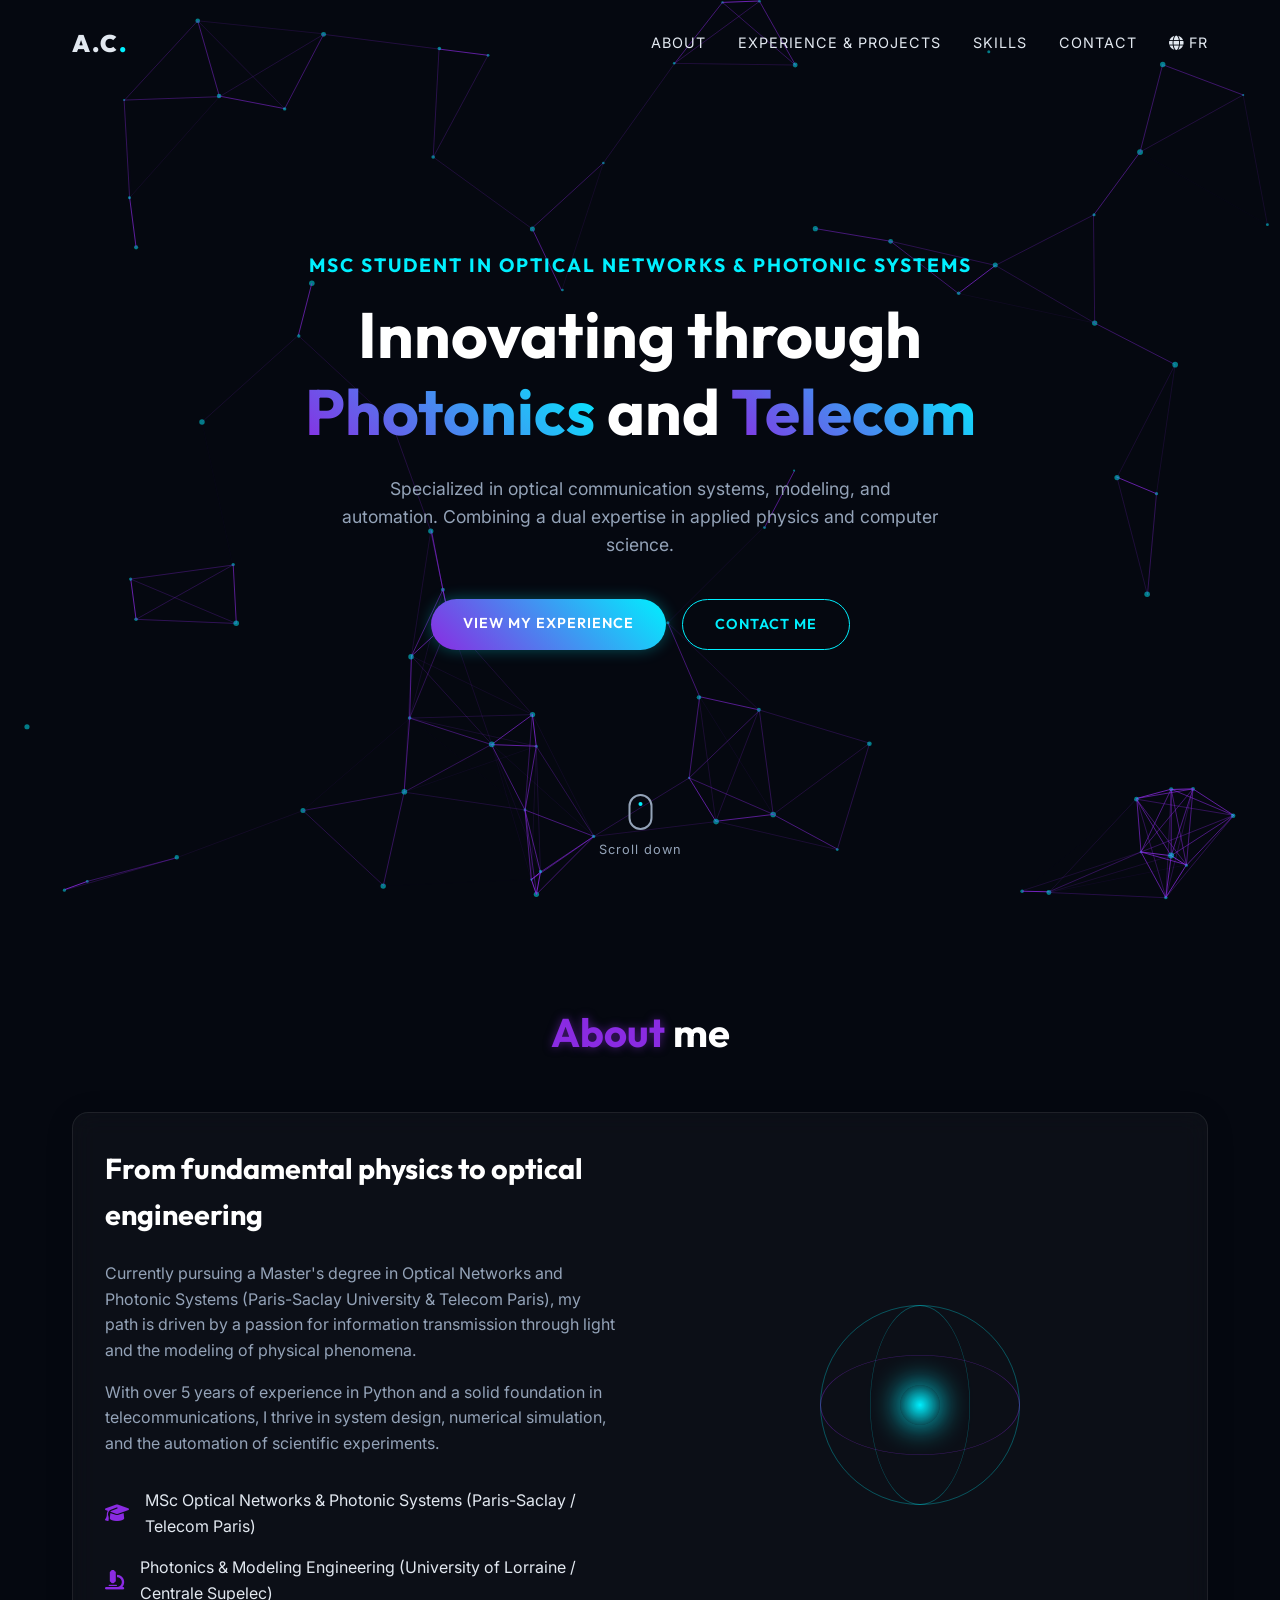
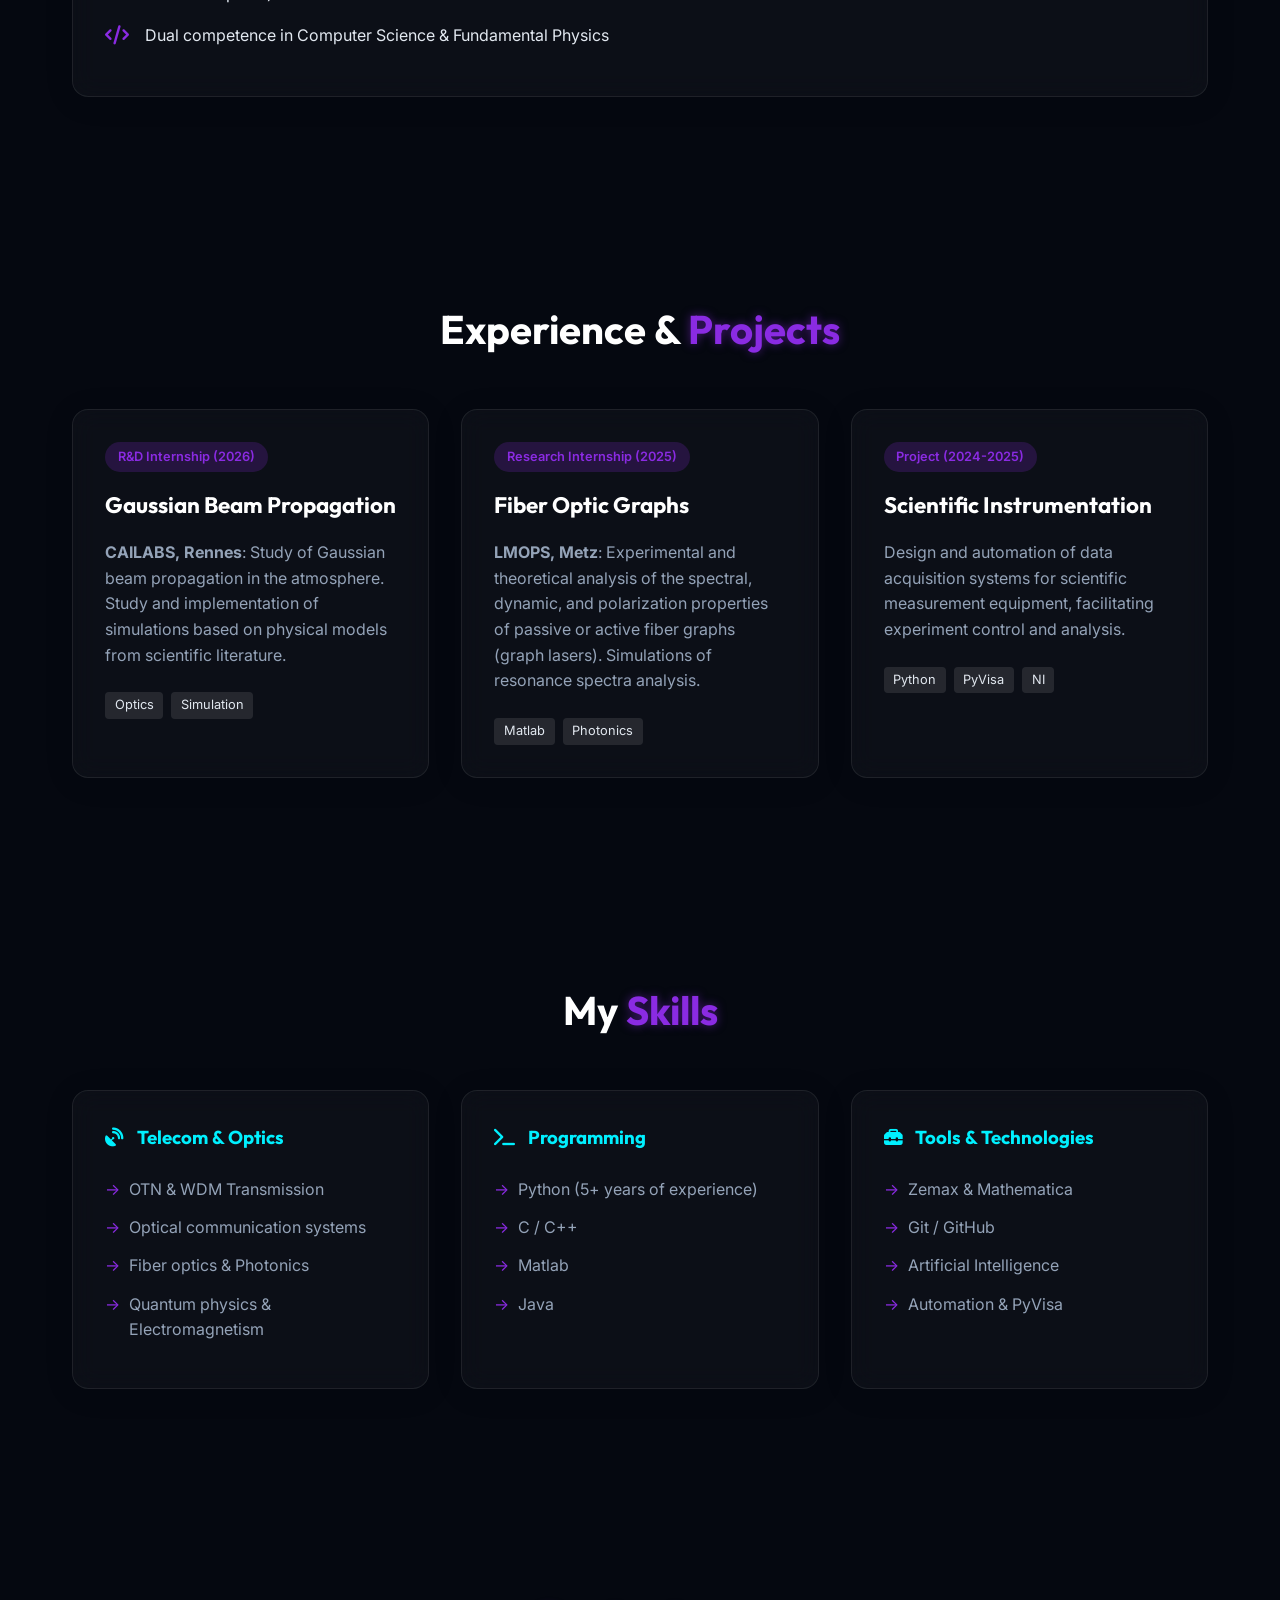
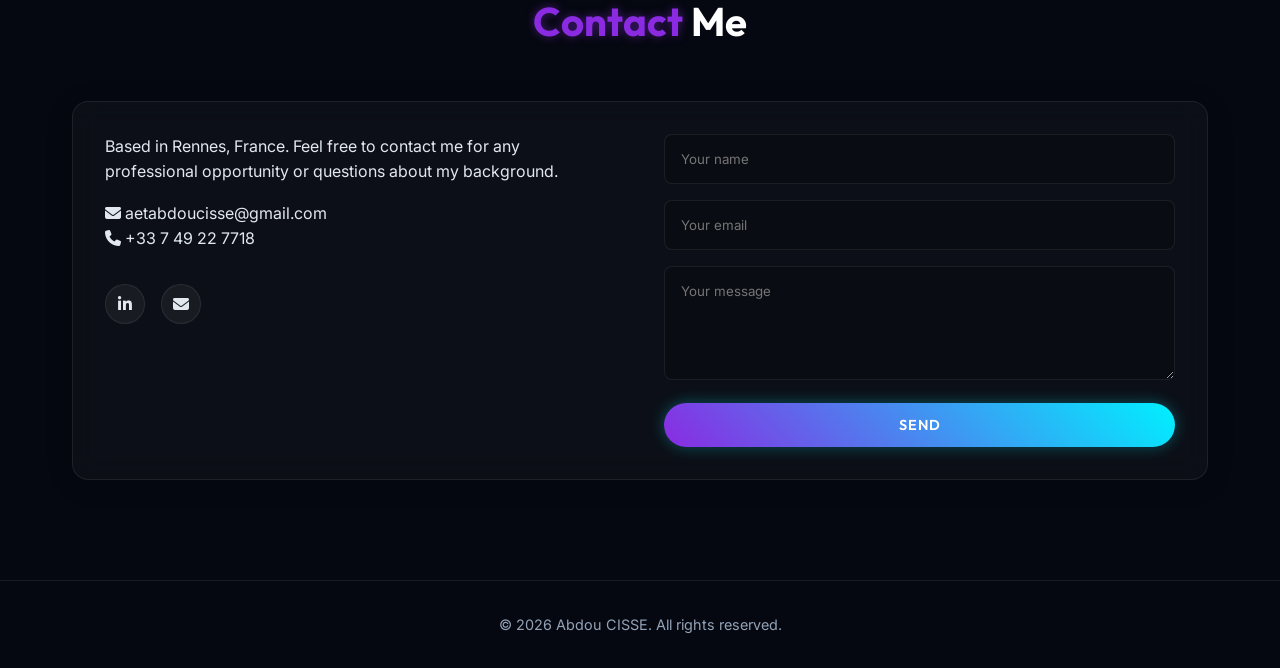
==== index.html @ 67c54cd6 "Add bilingual portfolio" ====
<!DOCTYPE html>
<html lang="en">
<head>
    <meta charset="UTF-8">
    <meta name="viewport" content="width=device-width, initial-scale=1.0">
    <title>Abdou CISSE | Photonics & Optical Networks Portfolio</title>
    <meta name="description" content="Portfolio of Abdou CISSE, MSc student in Optical Networks and Photonic Systems.">
    <!-- Google Fonts -->
    <link rel="preconnect" href="https://fonts.googleapis.com">
    <link rel="preconnect" href="https://fonts.gstatic.com" crossorigin>
    <link href="https://fonts.googleapis.com/css2?family=Inter:wght@300;400;600&family=Outfit:wght@400;700;900&display=swap" rel="stylesheet">
    <!-- Icons -->
    <link rel="stylesheet" href="https://cdnjs.cloudflare.com/ajax/libs/font-awesome/6.4.0/css/all.min.css">
    <link rel="stylesheet" href="styles.css">
</head>
<body>
    <!-- Background Canvas -->
    <canvas id="particles-bg"></canvas>

    <!-- Navigation -->
    <nav class="navbar">
        <div class="nav-content">
            <a href="#home" class="logo">A.C<span>.</span></a>
            <ul class="nav-links">
                <li><a href="#about">About</a></li>
                <li><a href="#research">Experience & Projects</a></li>
                <li><a href="#skills">Skills</a></li>
                <li><a href="#contact">Contact</a></li>
                <li><a href="fr.html" class="lang-switch"><i class="fa-solid fa-globe"></i> FR</a></li>
            </ul>
        </div>
    </nav>

    <!-- Hero Section -->
    <header id="home" class="hero">
        <div class="hero-content">
            <h2 class="subtitle">MSc Student in Optical Networks & Photonic Systems</h2>
            <h1 class="title">Innovating through <span>Photonics</span> and <span>Telecom</span></h1>
            <p class="description">Specialized in optical communication systems, modeling, and automation. Combining a dual expertise in applied physics and computer science.</p>
            <div class="cta-group">
                <a href="#research" class="btn btn-primary">View my experience</a>
                <a href="#contact" class="btn btn-secondary">Contact me</a>
            </div>
        </div>
        <div class="scroll-indicator">
            <div class="mouse"></div>
            <p>Scroll down</p>
        </div>
    </header>

    <!-- About Section -->
    <section id="about" class="section">
        <div class="container">
            <h2 class="section-title"><span>About</span> me</h2>
            <div class="about-grid glass-panel">
                <div class="about-text">
                    <h3>From fundamental physics to optical engineering</h3>
                    <p>Currently pursuing a Master's degree in Optical Networks and Photonic Systems (Paris-Saclay University & Telecom Paris), my path is driven by a passion for information transmission through light and the modeling of physical phenomena.</p>
                    <p>With over 5 years of experience in Python and a solid foundation in telecommunications, I thrive in system design, numerical simulation, and the automation of scientific experiments.</p>
                    <ul class="highlights">
                        <li><i class="fa-solid fa-graduation-cap"></i> MSc Optical Networks & Photonic Systems (Paris-Saclay / Telecom Paris)</li>
                        <li><i class="fa-solid fa-microscope"></i> Photonics & Modeling Engineering (University of Lorraine / Centrale Supelec)</li>
                        <li><i class="fa-solid fa-code"></i> Dual competence in Computer Science & Fundamental Physics</li>
                    </ul>
                </div>
                <div class="about-visual">
                    <div class="abstract-shape">
                        <div class="orbital-ring"></div>
                        <div class="orbital-ring"></div>
                        <div class="orbital-ring"></div>
                        <div class="core"></div>
                    </div>
                </div>
            </div>
        </div>
    </section>

    <!-- Research & Projects Section -->
    <section id="research" class="section">
        <div class="container">
            <h2 class="section-title">Experience & <span>Projects</span></h2>
            <div class="projects-grid">
                <!-- Project 1 -->
                <div class="project-card glass-panel">
                    <div class="project-content">
                        <span class="project-tag">R&D Internship (2026)</span>
                        <h3>Gaussian Beam Propagation</h3>
                        <p><strong>CAILABS, Rennes</strong>: Study of Gaussian beam propagation in the atmosphere. Study and implementation of simulations based on physical models from scientific literature.</p>
                        <div class="tech-stack">
                            <span>Optics</span>
                            <span>Simulation</span>
                        </div>
                    </div>
                </div>
                <!-- Project 2 -->
                <div class="project-card glass-panel">
                    <div class="project-content">
                        <span class="project-tag">Research Internship (2025)</span>
                        <h3>Fiber Optic Graphs</h3>
                        <p><strong>LMOPS, Metz</strong>: Experimental and theoretical analysis of the spectral, dynamic, and polarization properties of passive or active fiber graphs (graph lasers). Simulations of resonance spectra analysis.</p>
                        <div class="tech-stack">
                            <span>Matlab</span>
                            <span>Photonics</span>
                        </div>
                    </div>
                </div>
                <!-- Project 3 -->
                <div class="project-card glass-panel">
                    <div class="project-content">
                        <span class="project-tag">Project (2024-2025)</span>
                        <h3>Scientific Instrumentation</h3>
                        <p>Design and automation of data acquisition systems for scientific measurement equipment, facilitating experiment control and analysis.</p>
                        <div class="tech-stack">
                            <span>Python</span>
                            <span>PyVisa</span>
                            <span>NI</span>
                        </div>
                    </div>
                </div>
            </div>
        </div>
    </section>

    <!-- Skills Section -->
    <section id="skills" class="section">
        <div class="container">
            <h2 class="section-title">My <span>Skills</span></h2>
            <div class="skills-grid">
                <div class="skill-category glass-panel">
                    <h3><i class="fa-solid fa-satellite-dish"></i> Telecom & Optics</h3>
                    <ul>
                        <li>OTN & WDM Transmission</li>
                        <li>Optical communication systems</li>
                        <li>Fiber optics & Photonics</li>
                        <li>Quantum physics & Electromagnetism</li>
                    </ul>
                </div>
                <div class="skill-category glass-panel">
                    <h3><i class="fa-solid fa-terminal"></i> Programming</h3>
                    <ul>
                        <li>Python (5+ years of experience)</li>
                        <li>C / C++</li>
                        <li>Matlab</li>
                        <li>Java</li>
                    </ul>
                </div>
                <div class="skill-category glass-panel">
                    <h3><i class="fa-solid fa-toolbox"></i> Tools & Technologies</h3>
                    <ul>
                        <li>Zemax & Mathematica</li>
                        <li>Git / GitHub</li>
                        <li>Artificial Intelligence</li>
                        <li>Automation & PyVisa</li>
                    </ul>
                </div>
            </div>
        </div>
    </section>

    <!-- Contact Section -->
    <section id="contact" class="section">
        <div class="container">
            <h2 class="section-title"><span>Contact</span> Me</h2>
            <div class="contact-wrapper glass-panel">
                <div class="contact-info">
                    <p>Based in Rennes, France. Feel free to contact me for any professional opportunity or questions about my background.</p>
                    <p style="margin-top: 1rem;"><i class="fa-solid fa-envelope"></i> aetabdoucisse@gmail.com</p>
                    <p><i class="fa-solid fa-phone"></i> +33 7 49 22 7718</p>
                    <div class="social-links">
                        <a href="https://linkedin.com/in/abdou-cissé-076704246/" aria-label="LinkedIn" target="_blank"><i class="fa-brands fa-linkedin-in"></i></a>
                        <a href="mailto:aetabdoucisse@gmail.com" aria-label="Email"><i class="fa-solid fa-envelope"></i></a>
                    </div>
                </div>
                <form class="contact-form">
                    <div class="form-group">
                        <input type="text" placeholder="Your name" required>
                    </div>
                    <div class="form-group">
                        <input type="email" placeholder="Your email" required>
                    </div>
                    <div class="form-group">
                        <textarea rows="5" placeholder="Your message" required></textarea>
                    </div>
                    <button type="submit" class="btn btn-primary">Send</button>
                </form>
            </div>
        </div>
    </section>

    <footer>
        <p>&copy; 2026 Abdou CISSE. All rights reserved.</p>
    </footer>

    <script src="script.js"></script>
</body>
</html>
---- styles.css ----
:root {
    /* Color Palette */
    --bg-color: #050810;
    --text-primary: #e2e8f0;
    --text-secondary: #94a3b8;
    --accent-blue: #00f0ff;
    --accent-purple: #8a2be2;
    --glass-bg: rgba(255, 255, 255, 0.03);
    --glass-border: rgba(255, 255, 255, 0.08);
    
    /* Typography */
    --font-sans: 'Inter', sans-serif;
    --font-heading: 'Outfit', sans-serif;
}

* {
    margin: 0;
    padding: 0;
    box-sizing: border-box;
}

html {
    scroll-behavior: smooth;
}

body {
    background-color: var(--bg-color);
    color: var(--text-primary);
    font-family: var(--font-sans);
    line-height: 1.6;
    overflow-x: hidden;
}

/* Typography */
h1, h2, h3, h4 {
    font-family: var(--font-heading);
    color: #fff;
}

a {
    text-decoration: none;
    color: inherit;
}

ul {
    list-style: none;
}

span {
    color: var(--accent-blue);
}

/* Layout Classes */
.container {
    max-width: 1200px;
    margin: 0 auto;
    padding: 0 2rem;
}

.section {
    padding: 100px 0;
    position: relative;
    z-index: 10;
}

.section-title {
    font-size: 2.5rem;
    margin-bottom: 3rem;
    text-align: center;
}

.section-title span {
    color: var(--accent-purple);
    text-shadow: 0 0 10px rgba(138, 43, 226, 0.5);
}

/* Glassmorphism Panel */
.glass-panel {
    background: var(--glass-bg);
    backdrop-filter: blur(12px);
    -webkit-backdrop-filter: blur(12px);
    border: 1px solid var(--glass-border);
    border-radius: 16px;
    padding: 2rem;
    box-shadow: 0 4px 30px rgba(0, 0, 0, 0.1);
}

/* Buttons */
.btn {
    display: inline-block;
    padding: 0.8rem 2rem;
    border-radius: 30px;
    font-weight: 600;
    font-family: var(--font-heading);
    transition: all 0.3s ease;
    cursor: pointer;
    text-transform: uppercase;
    letter-spacing: 1px;
    font-size: 0.9rem;
}

.btn-primary {
    background: linear-gradient(45deg, var(--accent-purple), var(--accent-blue));
    color: white;
    border: none;
    box-shadow: 0 0 15px rgba(0, 240, 255, 0.3);
}

.btn-primary:hover {
    box-shadow: 0 0 25px rgba(0, 240, 255, 0.6);
    transform: translateY(-2px);
}

.btn-secondary {
    background: transparent;
    border: 1px solid var(--accent-blue);
    color: var(--accent-blue);
}

.btn-secondary:hover {
    background: rgba(0, 240, 255, 0.1);
    transform: translateY(-2px);
}

/* Navigation */
.navbar {
    position: fixed;
    top: 0;
    width: 100%;
    padding: 1.5rem 0;
    z-index: 100;
    transition: background 0.3s ease;
}

.navbar.scrolled {
    background: rgba(5, 8, 16, 0.9);
    backdrop-filter: blur(10px);
    border-bottom: 1px solid var(--glass-border);
    padding: 1rem 0;
}

.nav-content {
    max-width: 1200px;
    margin: 0 auto;
    padding: 0 2rem;
    display: flex;
    justify-content: space-between;
    align-items: center;
}

.logo {
    font-family: var(--font-heading);
    font-size: 1.5rem;
    font-weight: 900;
    letter-spacing: 2px;
}

.nav-links {
    display: flex;
    gap: 2rem;
}

.nav-links a {
    font-size: 0.9rem;
    text-transform: uppercase;
    letter-spacing: 1px;
    transition: color 0.3s ease;
}

.nav-links a:hover {
    color: var(--accent-blue);
}

/* Hero Section */
.hero {
    height: 100vh;
    display: flex;
    align-items: center;
    justify-content: center;
    position: relative;
    padding: 0 2rem;
}

#particles-bg {
    position: fixed;
    top: 0;
    left: 0;
    width: 100%;
    height: 100%;
    z-index: 0;
    pointer-events: auto; /* Allow interaction */
}

.hero-content {
    position: relative;
    z-index: 10;
    max-width: 800px;
    text-align: center;
}

.hero .subtitle {
    font-size: 1.2rem;
    color: var(--accent-blue);
    margin-bottom: 1rem;
    letter-spacing: 2px;
    text-transform: uppercase;
}

.hero .title {
    font-size: 4rem;
    line-height: 1.2;
    margin-bottom: 1.5rem;
}

.hero .title span {
    background: linear-gradient(45deg, var(--accent-purple), var(--accent-blue));
    -webkit-background-clip: text;
    -webkit-text-fill-color: transparent;
    text-shadow: none;
}

.hero .description {
    font-size: 1.1rem;
    color: var(--text-secondary);
    margin-bottom: 2.5rem;
    max-width: 600px;
    margin-left: auto;
    margin-right: auto;
}

.cta-group {
    display: flex;
    gap: 1rem;
    justify-content: center;
}

/* Scroll Indicator */
.scroll-indicator {
    position: absolute;
    bottom: 40px;
    left: 50%;
    transform: translateX(-50%);
    text-align: center;
    z-index: 10;
    animation: bounce 2s infinite;
}

.scroll-indicator p {
    font-size: 0.8rem;
    color: var(--text-secondary);
    margin-top: 10px;
    letter-spacing: 1px;
}

.mouse {
    width: 24px;
    height: 36px;
    border: 2px solid var(--text-secondary);
    border-radius: 12px;
    margin: 0 auto;
    position: relative;
}

.mouse::before {
    content: '';
    position: absolute;
    top: 6px;
    left: 50%;
    transform: translateX(-50%);
    width: 4px;
    height: 4px;
    background: var(--accent-blue);
    border-radius: 50%;
    animation: scroll 2s infinite;
}

/* About Section */
.about-grid {
    display: grid;
    grid-template-columns: 1fr 1fr;
    gap: 3rem;
    align-items: center;
}

.about-text h3 {
    font-size: 1.8rem;
    margin-bottom: 1.5rem;
}

.about-text p {
    margin-bottom: 1rem;
    color: var(--text-secondary);
}

.highlights {
    margin-top: 2rem;
}

.highlights li {
    margin-bottom: 1rem;
    display: flex;
    align-items: center;
    gap: 1rem;
}

.highlights i {
    color: var(--accent-purple);
    font-size: 1.2rem;
}

/* Orbital Animation */
.about-visual {
    display: flex;
    justify-content: center;
    align-items: center;
    height: 300px;
}

.abstract-shape {
    position: relative;
    width: 200px;
    height: 200px;
}

.core {
    position: absolute;
    top: 50%;
    left: 50%;
    transform: translate(-50%, -50%);
    width: 40px;
    height: 40px;
    background: radial-gradient(circle, var(--accent-blue), transparent);
    border-radius: 50%;
    box-shadow: 0 0 30px var(--accent-blue);
}

.orbital-ring {
    position: absolute;
    top: 0;
    left: 0;
    width: 100%;
    height: 100%;
    border: 1px solid rgba(0, 240, 255, 0.3);
    border-radius: 50%;
}

.orbital-ring:nth-child(1) {
    animation: spin 10s linear infinite;
}

.orbital-ring:nth-child(2) {
    transform: rotateX(60deg);
    animation: spin-x 15s linear infinite;
    border-color: rgba(138, 43, 226, 0.4);
}

.orbital-ring:nth-child(3) {
    transform: rotateY(60deg);
    animation: spin-y 20s linear infinite;
}

@keyframes spin { 100% { transform: rotate(360deg); } }
@keyframes spin-x { 100% { transform: rotateX(60deg) rotate(360deg); } }
@keyframes spin-y { 100% { transform: rotateY(60deg) rotate(360deg); } }

/* Projects Section */
.projects-grid {
    display: grid;
    grid-template-columns: repeat(auto-fit, minmax(300px, 1fr));
    gap: 2rem;
}

.project-card {
    transition: transform 0.3s ease, border-color 0.3s ease;
    display: flex;
    flex-direction: column;
}

.project-card:hover {
    transform: translateY(-10px);
    border-color: var(--accent-purple);
}

.project-tag {
    display: inline-block;
    padding: 0.3rem 0.8rem;
    background: rgba(138, 43, 226, 0.2);
    color: var(--accent-purple);
    border-radius: 20px;
    font-size: 0.8rem;
    margin-bottom: 1rem;
    font-weight: 600;
}

.project-content h3 {
    font-size: 1.4rem;
    margin-bottom: 1rem;
}

.project-content p {
    color: var(--text-secondary);
    margin-bottom: 1.5rem;
    flex-grow: 1;
}

.tech-stack {
    display: flex;
    flex-wrap: wrap;
    gap: 0.5rem;
}

.tech-stack span {
    font-size: 0.8rem;
    color: var(--text-primary);
    background: rgba(255, 255, 255, 0.1);
    padding: 0.2rem 0.6rem;
    border-radius: 4px;
}

/* Skills Section */
.skills-grid {
    display: grid;
    grid-template-columns: repeat(auto-fit, minmax(250px, 1fr));
    gap: 2rem;
}

.skill-category h3 {
    display: flex;
    align-items: center;
    gap: 0.8rem;
    margin-bottom: 1.5rem;
    color: var(--accent-blue);
}

.skill-category ul li {
    margin-bottom: 0.8rem;
    color: var(--text-secondary);
    position: relative;
    padding-left: 1.5rem;
}

.skill-category ul li::before {
    content: '→';
    position: absolute;
    left: 0;
    color: var(--accent-purple);
}

/* Contact Section */
.contact-wrapper {
    display: grid;
    grid-template-columns: 1fr 1fr;
    gap: 3rem;
}

.social-links {
    display: flex;
    gap: 1rem;
    margin-top: 2rem;
}

.social-links a {
    width: 40px;
    height: 40px;
    display: flex;
    align-items: center;
    justify-content: center;
    border-radius: 50%;
    background: rgba(255, 255, 255, 0.05);
    border: 1px solid var(--glass-border);
    transition: all 0.3s ease;
}

.social-links a:hover {
    background: var(--accent-blue);
    color: #000;
    transform: translateY(-3px);
}

.contact-form {
    display: flex;
    flex-direction: column;
    gap: 1rem;
}

.form-group input,
.form-group textarea {
    width: 100%;
    padding: 1rem;
    background: rgba(0, 0, 0, 0.2);
    border: 1px solid var(--glass-border);
    border-radius: 8px;
    color: white;
    font-family: var(--font-sans);
    transition: border-color 0.3s ease;
}

.form-group input:focus,
.form-group textarea:focus {
    outline: none;
    border-color: var(--accent-blue);
}

/* Footer */
footer {
    text-align: center;
    padding: 2rem;
    border-top: 1px solid var(--glass-border);
    color: var(--text-secondary);
    font-size: 0.9rem;
}

/* Animations */
@keyframes bounce {
    0%, 20%, 50%, 80%, 100% { transform: translateY(0) translateX(-50%); }
    40% { transform: translateY(-10px) translateX(-50%); }
    60% { transform: translateY(-5px) translateX(-50%); }
}

@keyframes scroll {
    0% { top: 6px; opacity: 1; }
    100% { top: 20px; opacity: 0; }
}

/* Responsive */
@media (max-width: 768px) {
    .about-grid, .contact-wrapper {
        grid-template-columns: 1fr;
    }
    
    .hero .title {
        font-size: 2.5rem;
    }
    
    .nav-links {
        display: none; /* simple mobile approach */
    }
}
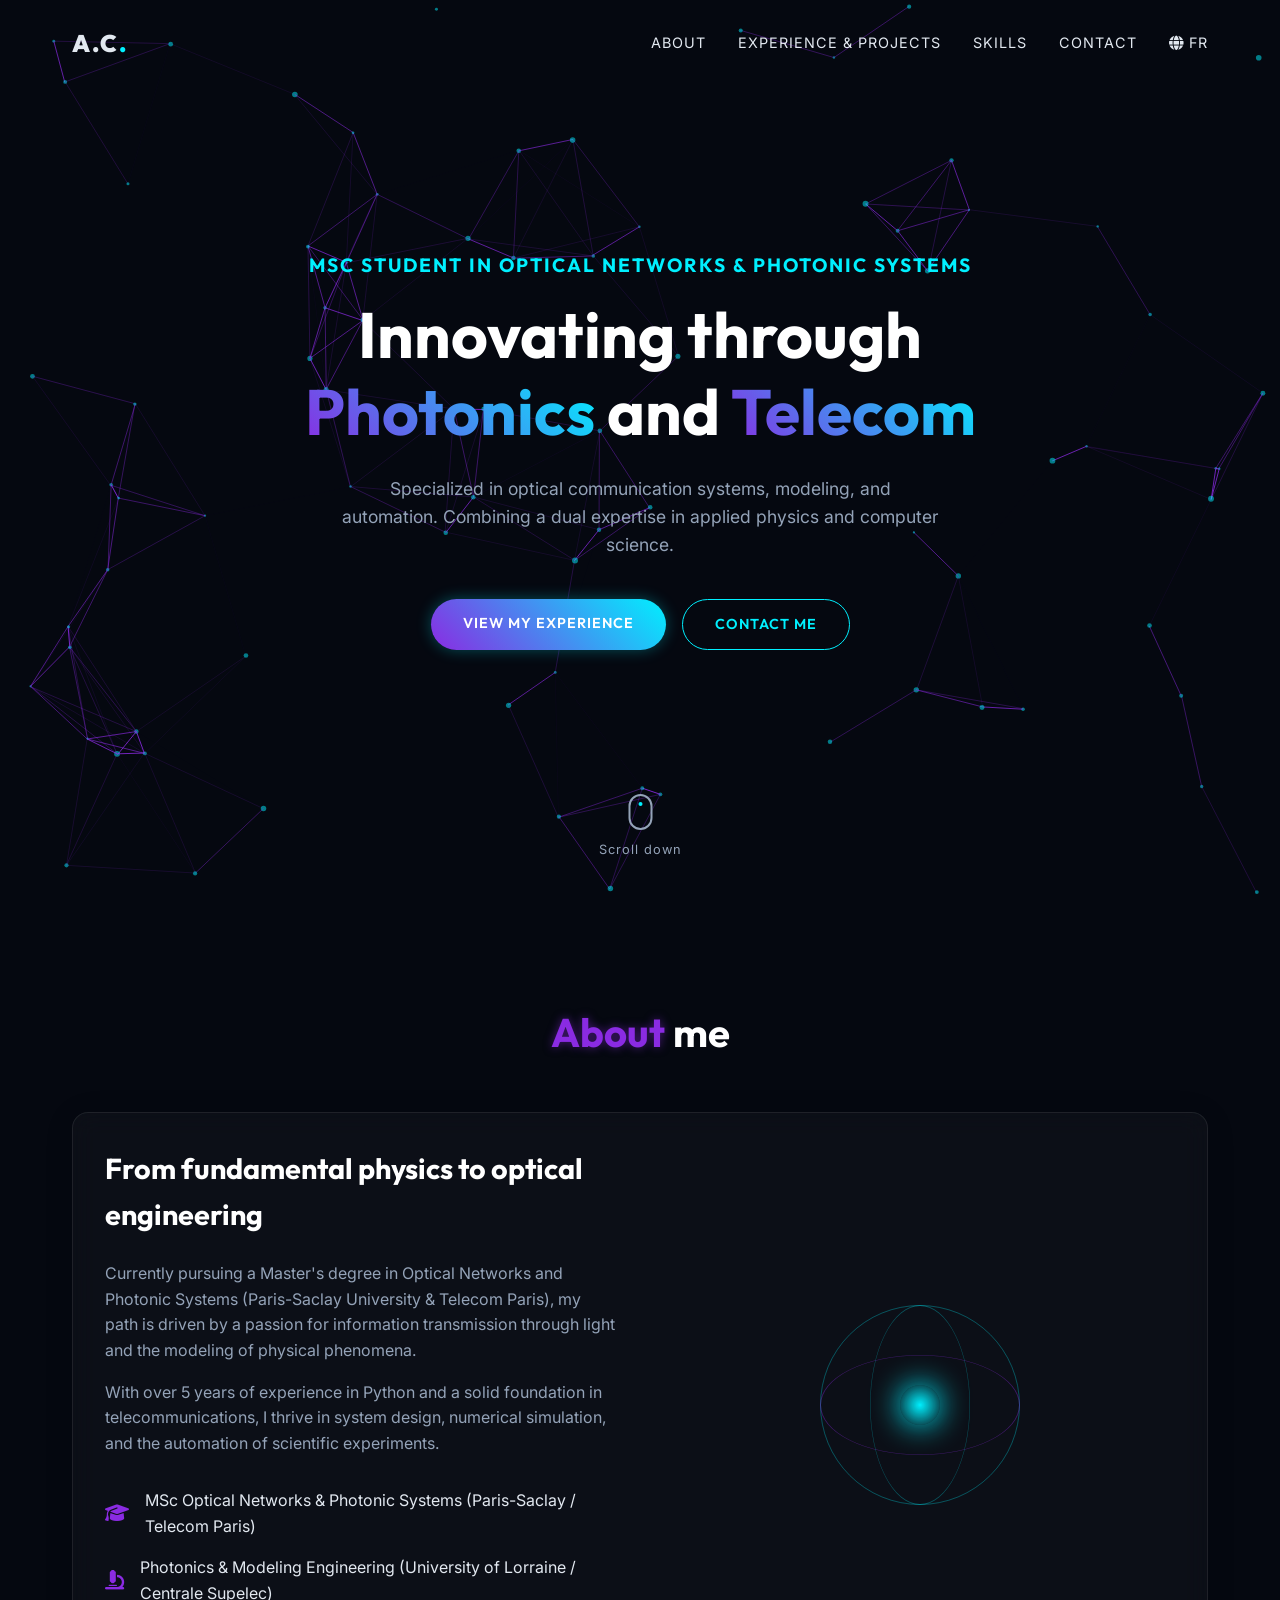
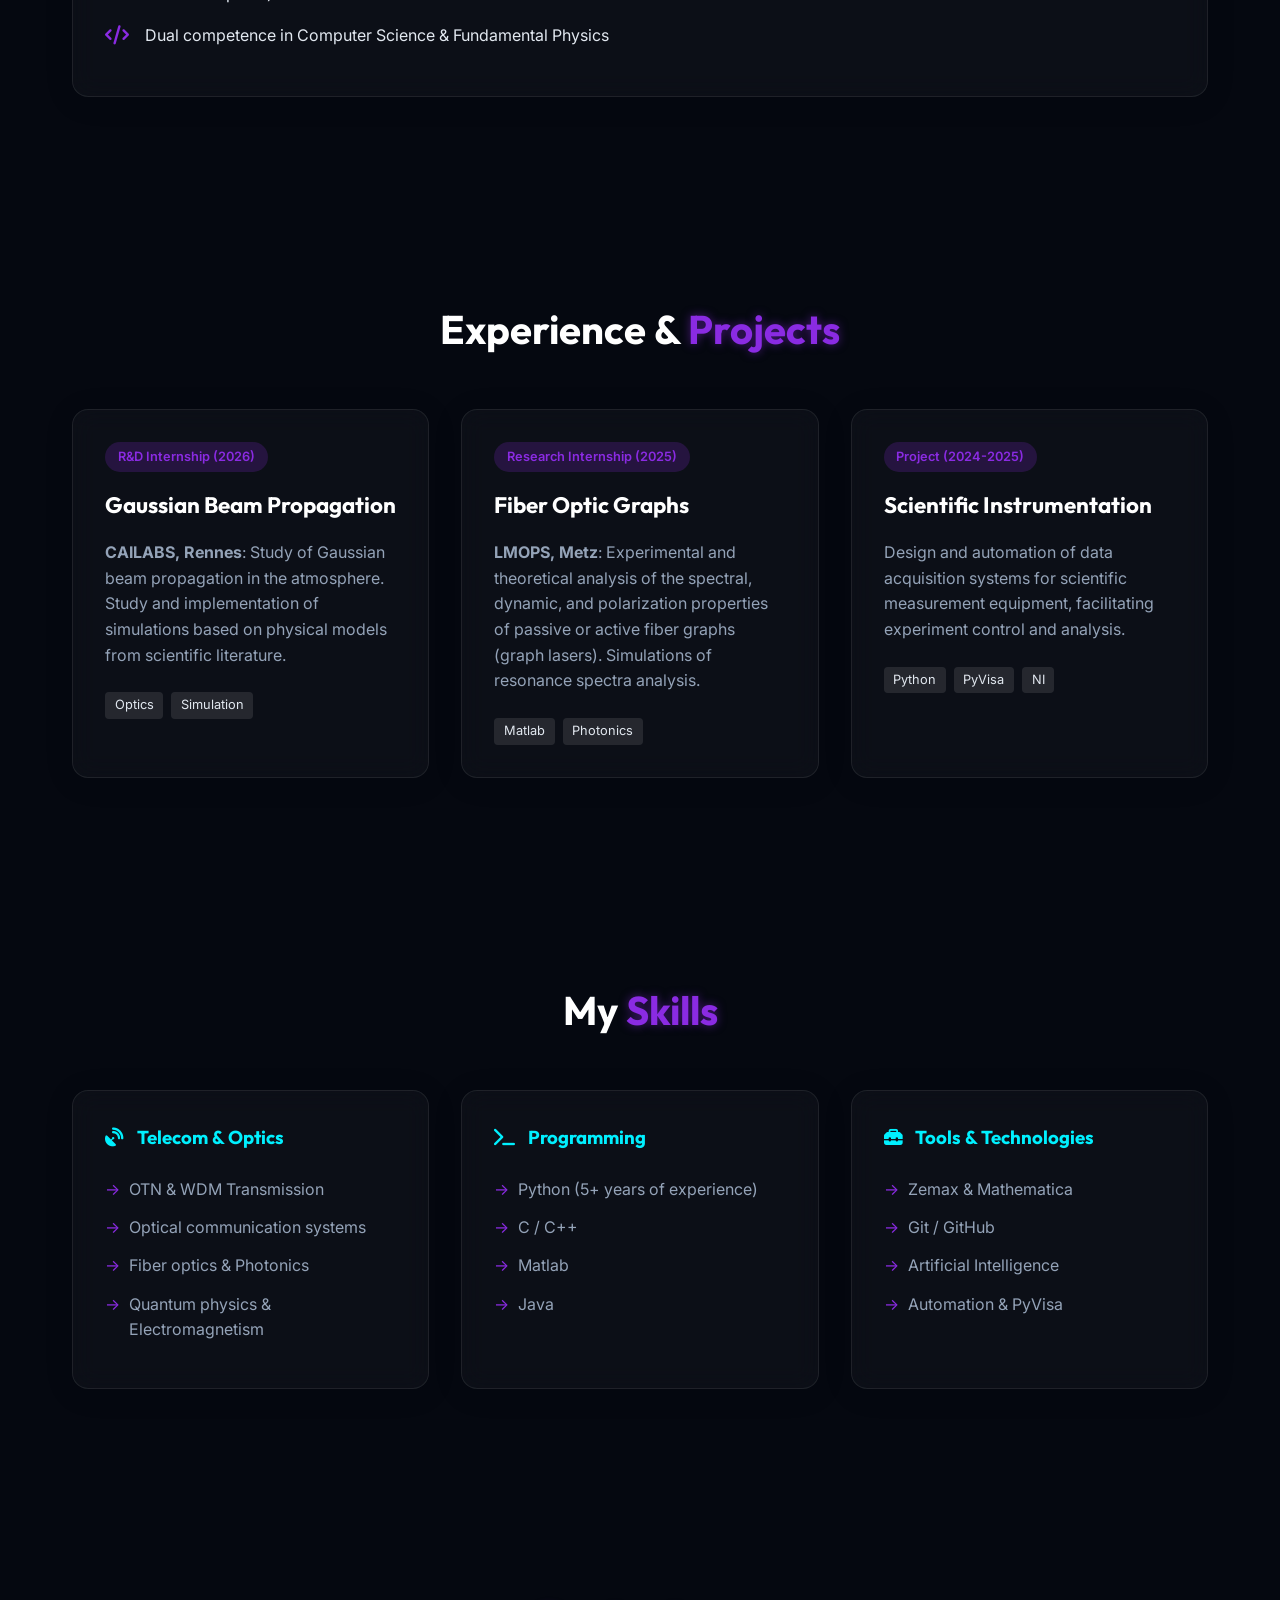
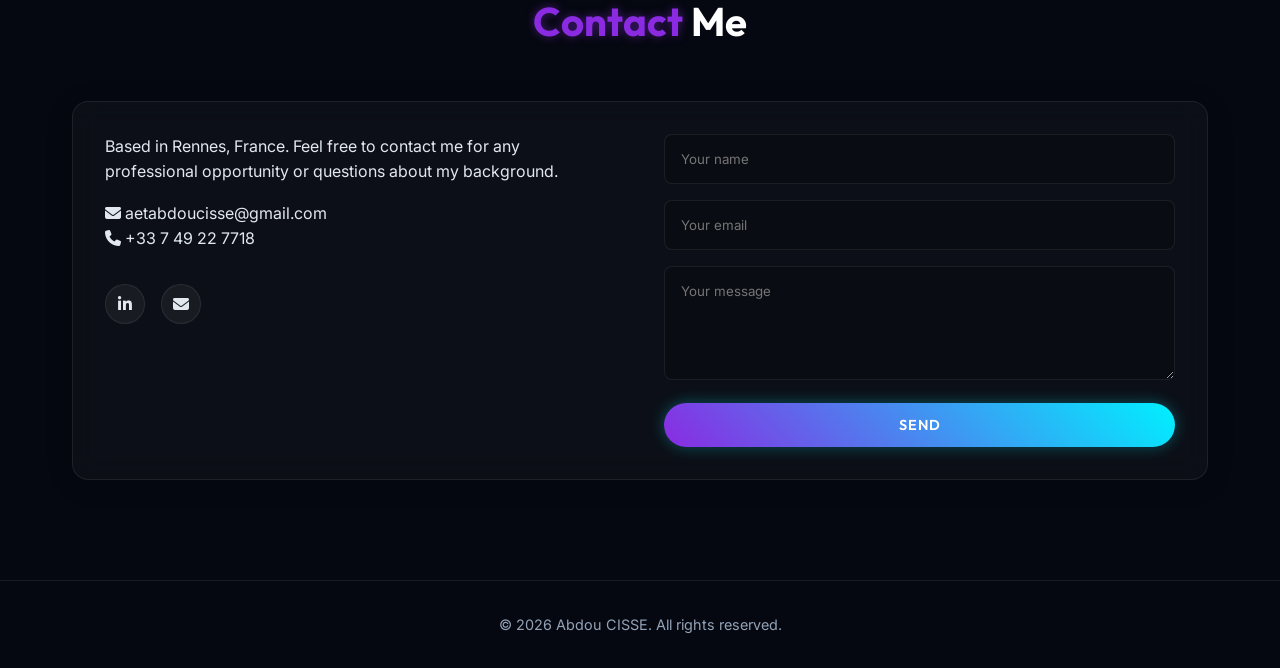
==== commit 29fee52d: "Fix: Make contact form functional using formsubmit.co" ====
--- a/index.html
+++ b/index.html
@@ -171,16 +171,17 @@
                         <a href="mailto:aetabdoucisse@gmail.com" aria-label="Email"><i class="fa-solid fa-envelope"></i></a>
                     </div>
                 </div>
-                <form class="contact-form">
+                <form class="contact-form" action="https://formsubmit.co/aetabdoucisse@gmail.com" method="POST">
                     <div class="form-group">
-                        <input type="text" placeholder="Your name" required>
+                        <input type="text" name="name" placeholder="Your name" required>
                     </div>
                     <div class="form-group">
-                        <input type="email" placeholder="Your email" required>
+                        <input type="email" name="email" placeholder="Your email" required>
                     </div>
                     <div class="form-group">
-                        <textarea rows="5" placeholder="Your message" required></textarea>
+                        <textarea rows="5" name="message" placeholder="Your message" required></textarea>
                     </div>
+                    <input type="hidden" name="_subject" value="New message from your Portfolio!">
                     <button type="submit" class="btn btn-primary">Send</button>
                 </form>
             </div>
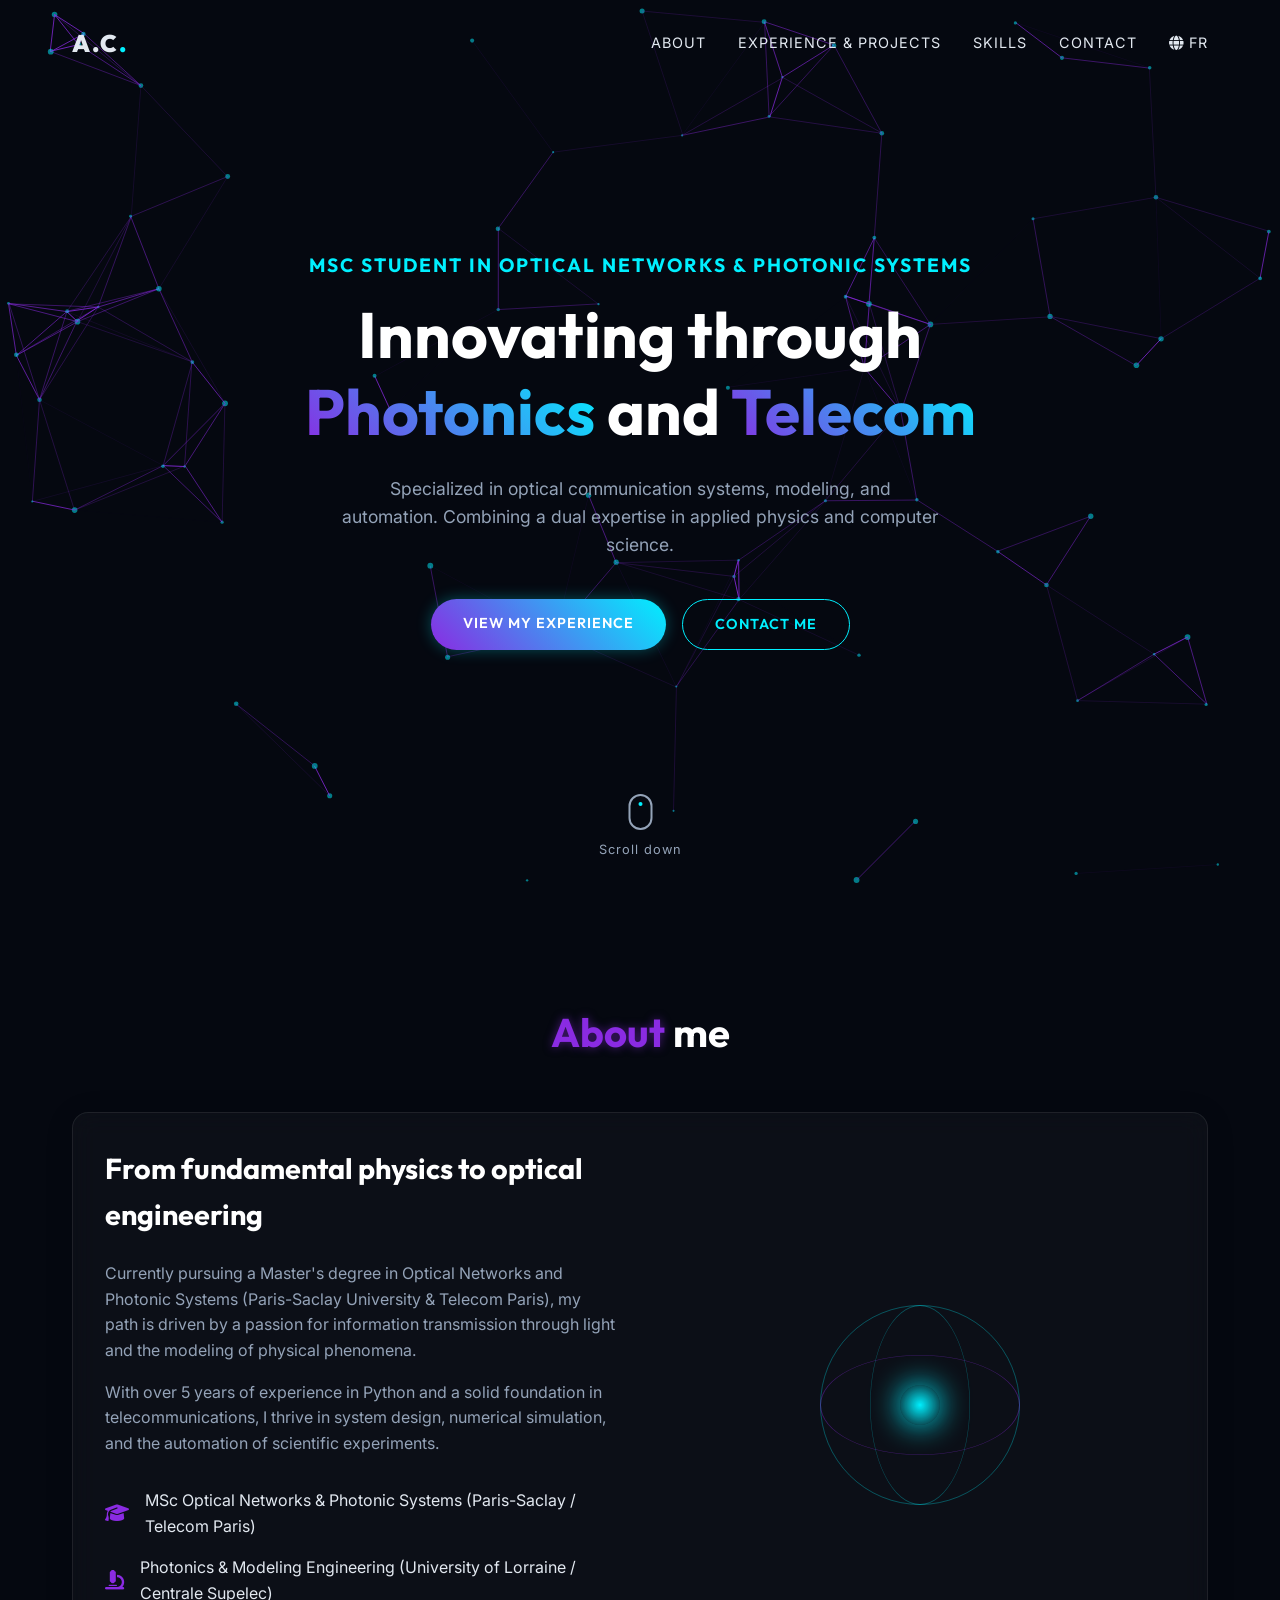
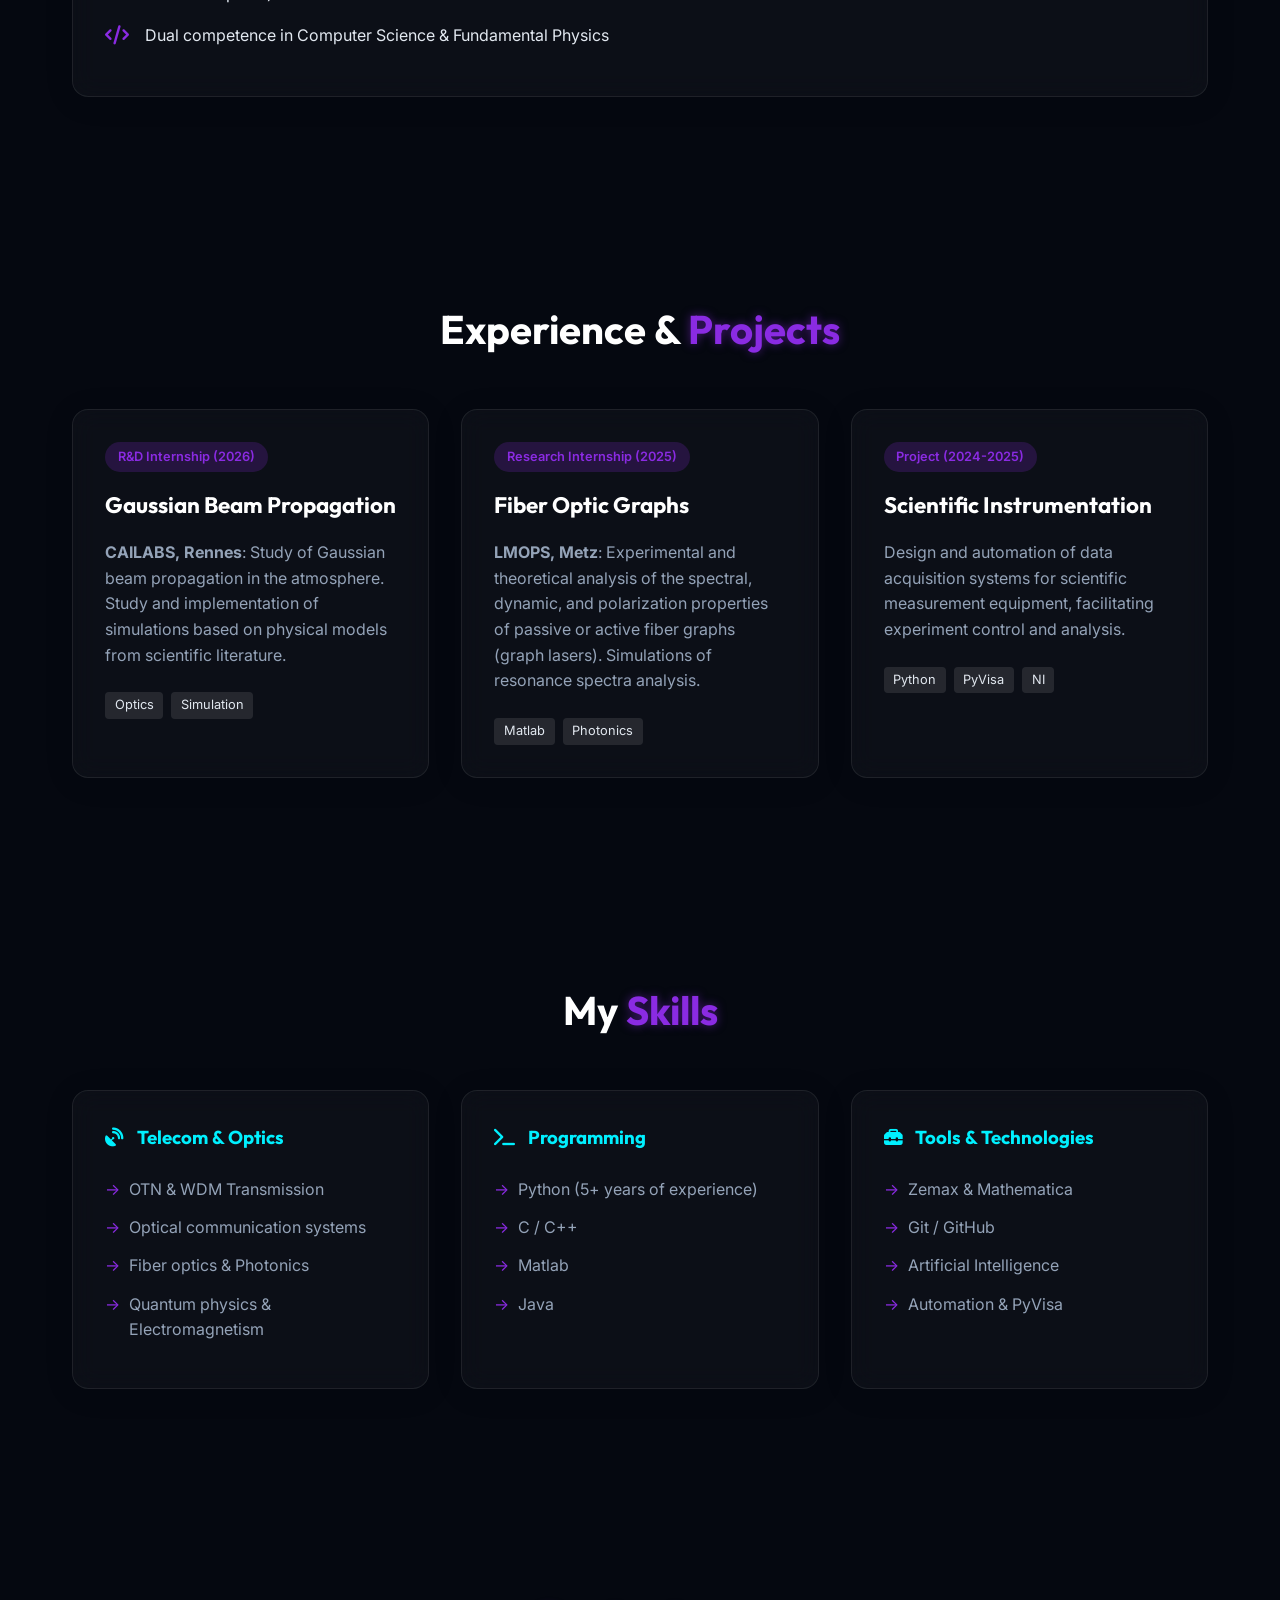
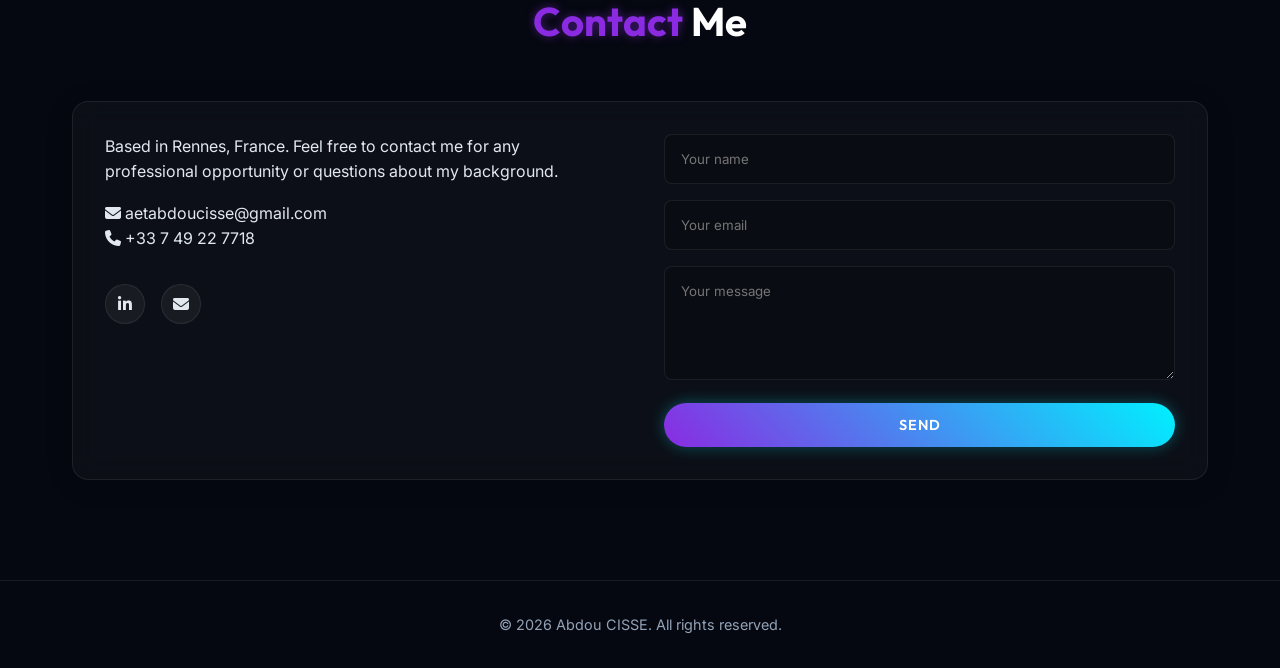
==== commit d42bd7be: "Fix: Update LinkedIn URL" ====
--- a/index.html
+++ b/index.html
@@ -167,7 +167,7 @@
                     <p style="margin-top: 1rem;"><i class="fa-solid fa-envelope"></i> aetabdoucisse@gmail.com</p>
                     <p><i class="fa-solid fa-phone"></i> +33 7 49 22 7718</p>
                     <div class="social-links">
-                        <a href="https://linkedin.com/in/abdou-cissé-076704246/" aria-label="LinkedIn" target="_blank"><i class="fa-brands fa-linkedin-in"></i></a>
+                        <a href="https://www.linkedin.com/in/abdou-cisse-076704246" aria-label="LinkedIn" target="_blank"><i class="fa-brands fa-linkedin-in"></i></a>
                         <a href="mailto:aetabdoucisse@gmail.com" aria-label="Email"><i class="fa-solid fa-envelope"></i></a>
                     </div>
                 </div>
